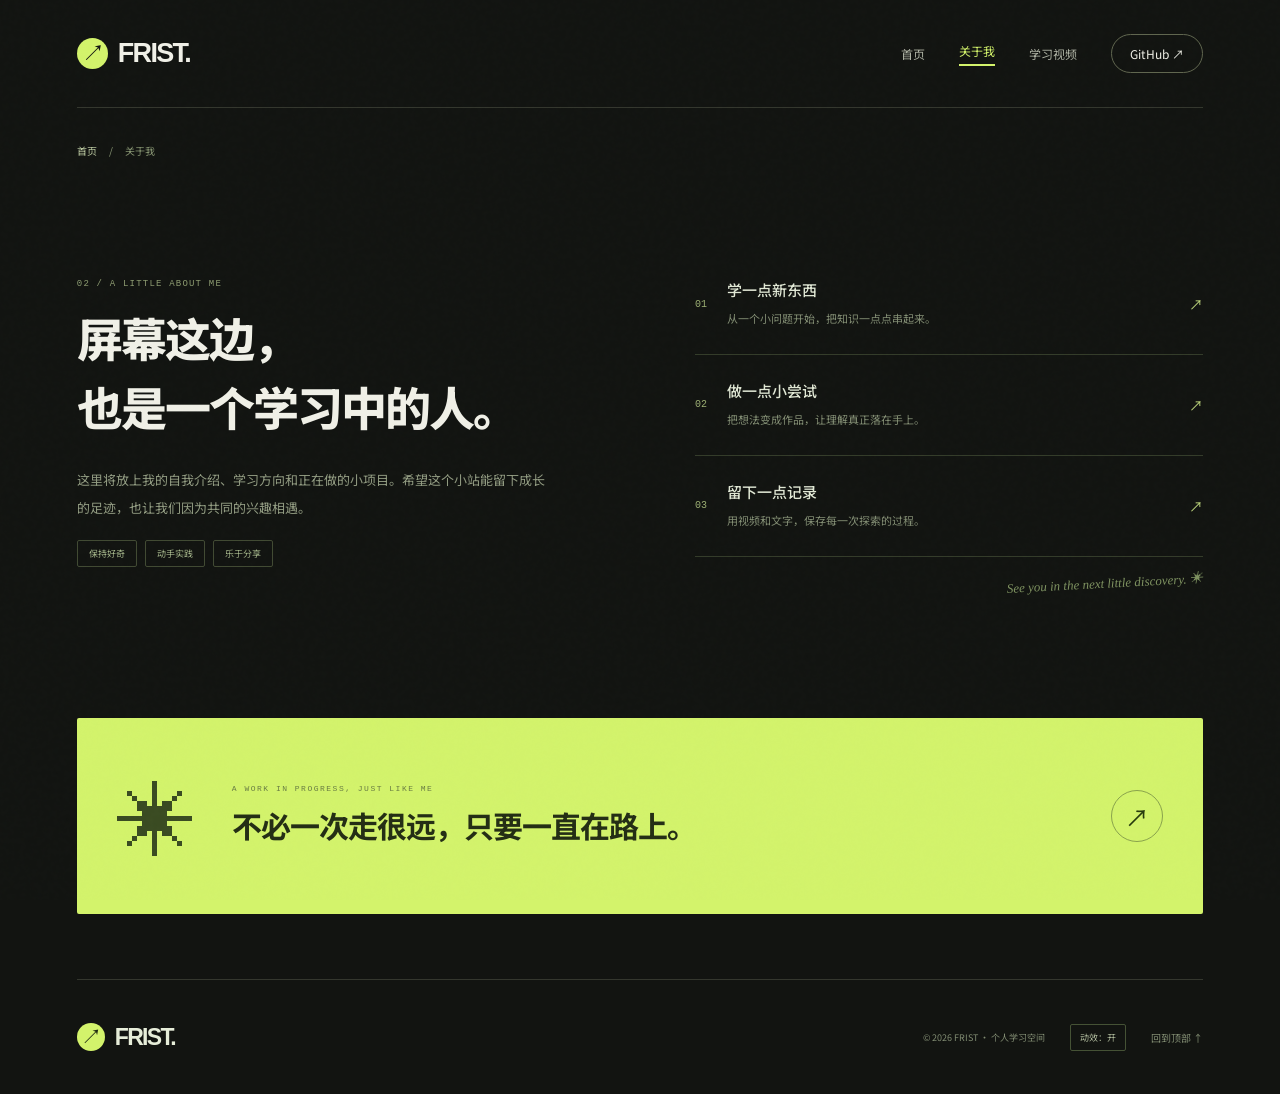
==== about.html @ eccef228 "Separate home, about, and learning videos into independent pages" ====
<!doctype html>
<html lang="zh-CN">
<head>
  <meta charset="UTF-8">
  <meta name="viewport" content="width=device-width, initial-scale=1">
  <meta name="description" content="关于我：学习方向、思考与探索的个人档案。">
  <meta name="theme-color" content="#121411">
  <title>关于我 · FRIST</title>
  <link rel="stylesheet" href="./styles.css">
  <link rel="stylesheet" href="./exhibit.css">
  <script src="./site-content.js" defer></script>
  <script src="./app.js" defer></script>
</head>
<body id="top" data-page="about">
  <div class="reading-progress" aria-hidden="true"></div>
  <a class="skip" href="#main">跳到正文</a>
  <header class="header wrap">
    <a class="brand" href="./index.html" aria-label="回到首页"><span class="brand-icon">↗</span><span data-site-name>FRIST.</span></a>
    <nav aria-label="主导航"><a class="nav-link" href="./index.html">首页</a><a class="nav-link" href="./about.html" aria-current="page">关于我</a><a class="nav-link" href="./videos.html">学习视频</a><a class="nav-pill" id="github-link" href="./about.html">认识一下 <span aria-hidden="true">↗</span></a></nav>
  </header>
  <main id="main">
    <div class="breadcrumb wrap"><a href="./index.html">首页</a><span aria-hidden="true">/</span><span aria-current="page">关于我</span></div>
    <section class="about-section wrap" id="about" aria-labelledby="about-title">
      <div class="about-intro"><p class="eyebrow">02 / A LITTLE ABOUT ME</p><h1 id="about-title">屏幕这边，<br>也是一个学习中的人。</h1><p id="bio">这里将放上我的自我介绍、学习方向和正在做的小项目。希望这个小站能留下成长的足迹，也让我们因为共同的兴趣相遇。</p><div class="tags" id="profile-tags"><span>保持好奇</span><span>动手实践</span><span>乐于分享</span></div></div>
      <div class="about-notes"><div class="about-row"><span class="row-number">01</span><div><h3>学一点新东西</h3><p>从一个小问题开始，把知识一点点串起来。</p></div><span aria-hidden="true">↗</span></div><div class="about-row"><span class="row-number">02</span><div><h3>做一点小尝试</h3><p>把想法变成作品，让理解真正落在手上。</p></div><span aria-hidden="true">↗</span></div><div class="about-row"><span class="row-number">03</span><div><h3>留下一点记录</h3><p>用视频和文字，保存每一次探索的过程。</p></div><span aria-hidden="true">↗</span></div><div class="handwriting">See you in the next little discovery. ✳</div></div>
    </section>
    <section class="closing wrap"><span class="closing-star" aria-hidden="true">✳</span><div><p class="eyebrow">A WORK IN PROGRESS, JUST LIKE ME</p><h2>不必一次走很远，<br class="mobile-break">只要一直在路上。</h2></div><a class="round-link" href="./videos.html" aria-label="返回学习视频">↗</a></section>
  </main>
  <footer class="footer wrap"><a class="brand" href="./index.html"><span class="brand-icon">↗</span><span data-site-name>FRIST.</span></a><span>© <span id="year"></span> <span id="footer-name">FRIST · 个人学习空间</span></span><button id="motion-toggle" class="motion-toggle" aria-pressed="true">动效：开</button><a href="#">回到顶部 ↑</a></footer>
</body>
</html>
---- styles.css ----
@import url('https://fonts.googleapis.com/css2?family=Noto+Sans+SC:wght@400;500;600;700;800;900&display=swap');
:root{--paper:#f8f8f1;--ink:#213c31;--muted:#6e786e;--line:#dce1d5;--green:#315c43;--lime:#dbea9e;--orange:#d56e47}*{box-sizing:border-box}html{scroll-behavior:smooth;scroll-padding-top:30px}body{margin:0;background:var(--paper);color:var(--ink);font-family:'Noto Sans SC','Microsoft YaHei',sans-serif;font-size:14px;-webkit-font-smoothing:antialiased}button,input{font:inherit}a{color:inherit;text-decoration:none}button,a,input{ -webkit-tap-highlight-color:transparent}button{cursor:pointer}button:focus-visible,a:focus-visible,input:focus-visible{outline:3px solid var(--orange);outline-offset:5px}[hidden]{display:none!important}.wrap{max-width:1200px;margin:0 auto;padding-left:44px;padding-right:44px}.header{height:100px;display:flex;align-items:center;justify-content:space-between}.brand{display:flex;align-items:center;gap:10px;font-size:23px;font-weight:800;letter-spacing:-1px}.brand-icon{display:inline-flex;background:var(--ink);color:var(--paper);width:31px;height:35px;align-items:center;justify-content:center;border-radius:4px 10px 4px 4px;font-size:19px;font-weight:500}.brand-dot{color:var(--orange)}nav{display:flex;align-items:center;gap:34px}.nav-link{font-size:13px;color:#526052}.nav-link:hover,.text-link:hover{color:var(--orange)}.nav-pill{border:1px solid var(--ink);border-radius:30px;padding:10px 18px;font-size:12px}.nav-pill span{margin-left:18px}.hero{min-height:550px;display:grid;grid-template-columns:1.1fr 1fr;align-items:center;gap:24px;padding-top:35px;padding-bottom:65px}.eyebrow{font-size:10px;letter-spacing:1.8px;font-weight:600;display:flex;gap:10px;align-items:center;margin:0 0 24px}.status-dot{display:inline-block;width:6px;height:6px;border-radius:50%;background:#7a9d58;flex-shrink:0}h1{font-size:clamp(36px,4.1vw,55px);line-height:1.45;letter-spacing:-2.3px;font-weight:800;margin:0 0 20px}.accent{color:#60813e}.intro{white-space:pre-line;color:var(--muted);line-height:2.1;font-size:14px}.hero-actions{display:flex;gap:26px;align-items:center;margin-top:30px}.button{display:inline-flex;gap:25px;align-items:center;justify-content:center;border:0;border-radius:6px;padding:14px 22px;font-size:13px;font-weight:500}.primary{background:var(--green);color:#fff}.primary:hover{background:#1e402c}.secondary{background:var(--lime);color:var(--ink)}.text-link{font-size:12px}.text-link span{margin-left:9px}.hero-note{font-size:10px;color:#858e7c;margin-top:32px}.hero-note>span{color:var(--orange);font-size:16px;margin-right:6px}.hero-art{height:410px;position:relative}.art-grid{position:absolute;inset:25px 0 15px;background-image:linear-gradient(#78946812 1px,transparent 1px),linear-gradient(90deg,#78946812 1px,transparent 1px);background-size:24px 24px;mask-image:radial-gradient(ellipse,#000 25%,transparent 73%)}.orbit{position:absolute;border:1px dashed #a6b59b66;border-radius:50%;width:340px;height:340px;top:15px;left:56px;transform:rotate(-35deg)}.orbit-two{width:420px;height:220px;top:84px;left:5px}.code-window{position:absolute;width:285px;top:45px;left:26px;background:#244b3c;box-shadow:10px 14px 0 #dde4d0;border-radius:9px;transform:rotate(-7deg);color:#f8f8f1;overflow:hidden}.window-bar{height:33px;border-bottom:1px solid #ffffff22;display:flex;align-items:center;gap:5px;padding:0 12px}.window-bar i{width:5px;height:5px;border-radius:50%;background:#dce9bb}.window-bar i:nth-child(2){background:#c0c9b4}.window-bar i:nth-child(3){background:#839d84}.window-bar>span{font:9px monospace;margin-left:auto;opacity:.5}.code{font:12px/2.3 Consolas,monospace;padding:20px 15px 26px}.muted{opacity:.4;margin-right:10px}.pink{color:#e9bdb6}.yellow{color:#dfebaa}.note-card{position:absolute;right:-5px;top:142px;background:#f0e6c5;width:173px;min-height:180px;padding:29px 20px 15px;transform:rotate(8deg);box-shadow:0 5px 15px #344f3210}.note-tape{position:absolute;top:-10px;left:53px;width:65px;height:23px;background:#d8dfbeaa;transform:rotate(-4deg)}.note-label{font:8px monospace;letter-spacing:1px;color:#8e8b62}.note-card p{font-family:'KaiTi',serif;font-size:23px;line-height:1.6;margin:14px 0 0}.note-doodle{position:absolute;bottom:9px;right:19px;color:#b67e50;font-size:35px}.book{position:absolute;width:244px;height:42px;border-radius:3px 7px 7px 3px;box-shadow:0 4px 0 #213c3112;display:flex;align-items:center;justify-content:space-between;padding:0 20px;font-size:10px;letter-spacing:1px}.book-back{bottom:63px;left:58px;background:#d6e5a1;transform:rotate(-5deg);border-left:12px solid #b7c880}.book-back span{font-size:22px}.book-front{bottom:28px;left:75px;background:#e1e5d4;transform:rotate(2deg);border-left:12px solid #9cae91}.book-front i{font-size:7px;font-style:normal}.art-star{position:absolute}.star-one{right:34px;top:28px;color:var(--orange);font-size:55px;transform:rotate(10deg)}.star-two{left:1px;bottom:69px;font-size:40px;color:#90a473}.art-caption{position:absolute;bottom:-13px;left:100px;display:flex;align-items:center;gap:8px;font-size:9px;letter-spacing:1px;color:#7a8472}.ticker{border-top:1px solid var(--line);border-bottom:1px solid var(--line)}.ticker-inner{display:flex;justify-content:space-between;align-items:center;gap:25px;min-height:62px;font-size:10px;letter-spacing:1px;color:#7e8877}.ticker b{color:#8da560;font-size:21px;font-weight:400}.videos-section{padding-top:78px;padding-bottom:65px}.section-heading{display:flex;align-items:flex-end;justify-content:space-between;gap:20px}.section-heading .eyebrow,.about-section .eyebrow{font-size:9px;color:#7d8f6d;margin-bottom:14px}h2{font-size:30px;line-height:1.5;letter-spacing:-1px;margin:0;font-weight:700}.section-description{color:var(--muted);font-size:12px;margin:14px 0 0;line-height:1.9}.section-side{font-size:10px;color:#88917e;padding-bottom:5px;white-space:nowrap}.library-toolbar{display:flex;justify-content:space-between;align-items:center;gap:20px;margin-top:33px;margin-bottom:20px}.filters{display:flex;gap:6px}.filter{border:0;background:transparent;border-radius:25px;padding:9px 16px;color:var(--muted);font-size:11px;white-space:nowrap}.filter.active{background:var(--ink);color:#fff}.filter:hover:not(.active){background:#e7ebde}.search{display:flex;gap:9px;align-items:center;border:1px solid var(--line);border-radius:30px;padding:8px 14px;background:#ffffff55}.search>span{font-size:22px;line-height:1;color:#71816a}.search input{border:0;background:none;outline:0;color:var(--ink);font-size:10px;width:145px}.preview-note{font-size:10px;color:#8b927d;margin:0 0 18px}.video-grid{display:grid;grid-template-columns:repeat(3,minmax(0,1fr));gap:25px}.video-card{text-align:left;background:transparent;border:0;padding:0;color:var(--ink);min-width:0;border-radius:9px}.video-cover{height:185px;position:relative;border-radius:9px;overflow:hidden;transition:transform .2s}.video-card:hover .video-cover{transform:translateY(-4px)}.code{background:#264e40}.video-cover.code{background-color:#274f41;background-image:linear-gradient(#ffffff07 1px,transparent 1px),linear-gradient(90deg,#ffffff07 1px,transparent 1px);background-size:20px 20px;color:#dfebaa}.video-cover.notes{background:#e6e9ce;color:#4c6641;background-image:repeating-linear-gradient(0deg,transparent,transparent 24px,#8a99631c 25px)}.video-cover.ideas{background:#eee2cb;color:#aa6946;background-image:radial-gradient(#b7a58e55 1px,transparent 1px);background-size:15px 15px}.cover-label{position:absolute;top:20px;left:20px;font:8px monospace;letter-spacing:2px;opacity:.75}.cover-graphic{position:absolute;top:53%;left:50%;transform:translate(-50%,-50%) rotate(-8deg);font:66px Georgia,serif;letter-spacing:-5px}.notes .cover-graphic{border-bottom:2px solid #7e935c;transform:translate(-50%,-50%) rotate(-6deg);padding:0 24px}.ideas .cover-graphic{font-size:95px;font-weight:400}.cover-badge{position:absolute;left:16px;bottom:15px;font-size:9px;border:1px solid currentColor;border-radius:20px;padding:3px 8px;opacity:.8}.cover-arrow{position:absolute;right:15px;bottom:12px;width:27px;height:27px;border-radius:50%;background:#ffffffcc;color:var(--ink);display:grid;place-items:center;font-size:12px}.video-cover img{width:100%;height:100%;object-fit:cover}.card-meta{display:flex;justify-content:space-between;align-items:center;font-size:9px;color:#8b937e;margin:20px 0 12px}.card-meta span:first-child{color:#668250}.video-card h3{font-size:16px;letter-spacing:-.3px;line-height:1.6;margin:0 0 8px}.video-card>p{font-size:11px;color:#818a7c;line-height:1.9;margin:0}.library-foot{border-top:1px solid var(--line);margin-top:37px;padding-top:18px;display:flex;justify-content:space-between;gap:15px;font-size:9px;color:#8b9581}.library-foot .status-dot{width:5px;height:5px;margin-right:6px}.library-foot>span:last-child{letter-spacing:1px;font-size:8px}.about-section{padding-top:54px;padding-bottom:75px;display:grid;grid-template-columns:1fr 1fr;gap:95px;border-top:1px solid var(--line)}.about-intro>p:not(.eyebrow){font-size:12px;color:var(--muted);line-height:2.1;margin:19px 0;max-width:390px}.tags{display:flex;gap:8px}.tags span{border:1px solid var(--line);padding:5px 11px;border-radius:20px;font-size:9px;color:#74826a}.about-notes{padding-top:8px}.about-row{display:flex;align-items:center;gap:20px;padding:21px 0;border-bottom:1px solid var(--line)}.row-number{color:#91a376;font:10px monospace}.about-row h3{font-size:13px;margin:0 0 9px;font-weight:500}.about-row p{font-size:10px;color:#86907f;margin:0;line-height:1.8}.about-row>span:last-child{margin-left:auto;color:#879776}.handwriting{text-align:right;font:italic 13px Georgia,serif;color:#8c9d78;transform:rotate(-3deg);margin-top:27px}.closing{background:#eaf0db;margin:0 auto 55px;max-width:1112px;min-height:155px;border-radius:10px;display:flex;align-items:center;gap:30px;padding:30px 38px}.closing-star{font-size:65px;color:#819d4c}.closing .eyebrow{font-size:8px;letter-spacing:1.5px;margin:0 0 10px;color:#7e925b}.closing h2{font-size:24px}.round-link{display:grid;place-items:center;width:45px;height:45px;border:1px solid #b1c28c;border-radius:50%;font-size:24px;margin-left:auto}.round-link:hover{background:var(--lime)}.mobile-break{display:none}.footer{display:flex;align-items:center;justify-content:space-between;min-height:90px;border-top:1px solid var(--line);font-size:9px;color:#8a9481}.footer .brand{font-size:18px;color:var(--ink)}.footer .brand-icon{width:25px;height:28px;font-size:14px}.footer>a:last-child{font-size:10px}.empty-state{text-align:center;padding:55px 15px;color:var(--muted);border:1px dashed var(--line);border-radius:10px}.empty-state>span{font-size:35px}.empty-state h3{font-size:17px}.empty-state p{font-size:12px;margin-bottom:25px}dialog{border:1px solid var(--line);border-radius:14px;width:min(720px,calc(100% - 32px));max-height:90vh;padding:28px;background:var(--paper);color:var(--ink)}dialog::backdrop{background:#14291fd6;backdrop-filter:blur(4px)}.dialog-top{display:flex;align-items:center;justify-content:space-between}.dialog-top .eyebrow{margin:0;color:var(--muted)}#close-dialog{background:transparent;border:0;font-size:20px;color:var(--ink);padding:5px 10px}dialog h2{font-size:24px;margin:20px 0}#player video{display:block;width:100%;max-height:50vh;background:#000;border-radius:7px}.player-placeholder{padding:60px 20px;text-align:center;font-size:20px;background:#e7eddb;border-radius:8px;color:#6b854d}#dialog-description{color:var(--muted);font-size:13px;line-height:1.9;margin-top:22px}.skip{position:fixed;top:-100px;left:16px;background:var(--ink);color:#fff;padding:12px;z-index:100}.skip:focus{top:10px}
@media(min-width:1400px){.hero{min-height:600px}}@media(max-width:1000px){.wrap{padding-left:28px;padding-right:28px}.hero-art{transform:scale(.85);transform-origin:center}.hero{grid-template-columns:1.05fr 1fr;gap:0}.hero h1{font-size:42px}.hero-actions{gap:15px}.hero .eyebrow{font-size:8px}.hero-art .note-card{right:-15px}.video-cover{height:160px}.video-card h3{font-size:14px}.closing{margin-left:28px;margin-right:28px}.about-section{gap:45px}.ticker-inner{font-size:8px;gap:15px}}
@media(max-width:720px){.wrap{padding-left:22px;padding-right:22px}.header{height:80px}.brand{font-size:21px}nav{gap:18px}.nav-link{font-size:11px}.nav-pill{display:none}.hero{display:flex;flex-direction:column;align-items:stretch;padding-top:32px;padding-bottom:38px}.hero h1{font-size:42px;letter-spacing:-2px}.hero .eyebrow{font-size:7px;letter-spacing:1.3px}.hero-copy{position:relative;z-index:1}.intro{font-size:12px}.hero-actions{gap:22px;margin-top:24px}.button{padding:13px 18px;font-size:12px}.hero-note{margin-top:22px}.hero-art{max-width:420px;width:100%;height:390px;margin:-5px auto -20px;transform:scale(.84);transform-origin:center}.hero-art .note-card{right:-5px}.ticker-inner{min-height:48px;justify-content:center}.ticker-inner>span:nth-of-type(3),.ticker-inner>span:nth-of-type(4),.ticker-inner>b:nth-of-type(2),.ticker-inner>b:nth-of-type(3){display:none}.ticker-inner b{font-size:16px}.videos-section{padding-top:48px;padding-bottom:38px}.section-heading{display:block}h2{font-size:25px}.section-description{font-size:11px}.section-side{display:block;margin-top:13px;font-size:9px}.library-toolbar{align-items:stretch;flex-direction:column;gap:15px;margin-top:20px}.filters{gap:3px;justify-content:space-between}.filter{padding:8px 13px;font-size:10px}.search input{width:100%;font-size:11px}.search{width:100%;padding:9px 14px}.preview-note{font-size:9px;line-height:1.8}.video-grid{grid-template-columns:1fr;gap:28px}.video-cover{height:auto;aspect-ratio:1.85}.cover-graphic{font-size:74px}.video-card h3{font-size:16px}.card-meta{margin-top:15px;margin-bottom:8px}.video-card>p{font-size:11px}.library-foot{margin-top:28px}.library-foot>span:last-child{display:none}.about-section{grid-template-columns:1fr;gap:24px;padding-top:38px;padding-bottom:45px}.about-intro>p:not(.eyebrow){max-width:none}.about-notes{padding-top:0}.about-row{padding:19px 0}.closing{margin:0 22px 35px;padding:25px 20px;gap:16px;min-height:140px}.closing-star{font-size:40px}.closing h2{font-size:18px;line-height:1.7}.closing .eyebrow{font-size:6px;letter-spacing:1px}.mobile-break{display:block}.round-link{flex-shrink:0;width:32px;height:32px;font-size:19px}.footer{flex-wrap:wrap;gap:18px;padding-top:23px;padding-bottom:23px}.footer>span{order:3;width:100%;font-size:8px}.footer>a:last-child{margin-left:auto}dialog{padding:20px}dialog h2{font-size:21px}.player-placeholder{font-size:17px;padding:50px 10px}}
@media(prefers-reduced-motion:reduce){html{scroll-behavior:auto}*{transition:none!important}}
---- exhibit.css ----
/* Exhibition art direction. Layout primitives and fallbacks live in styles.css. */
:root{--paper:#121411;--ink:#f0f0e7;--muted:#a1a69a;--line:#34372e;--green:#d3f36b;--lime:#d3f36b;--orange:#d3f36b;--ease:cubic-bezier(.22,1,.36,1)}
body{overflow-x:clip}body:before{content:'';position:fixed;inset:0;pointer-events:none;z-index:10;opacity:.025;background-image:url("data:image/svg+xml,%3Csvg viewBox='0 0 180 180' xmlns='http://www.w3.org/2000/svg'%3E%3Cfilter id='n'%3E%3CfeTurbulence type='fractalNoise' baseFrequency='.9' numOctaves='3' stitchTiles='stitch'/%3E%3C/filter%3E%3Crect width='100%25' height='100%25' opacity='.6' filter='url(%23n)'/%3E%3C/svg%3E")}.wrap{max-width:1440px;padding-left:6%;padding-right:6%}.reading-progress{position:fixed;top:0;left:0;width:100%;height:3px;background:var(--lime);z-index:30;transform-origin:left;transform:scaleX(var(--progress,0))}.header{height:108px;border-bottom:1px solid var(--line);margin-left:6%;margin-right:6%;padding-left:0;padding-right:0}.brand{font-family:Arial,'Microsoft YaHei',sans-serif;font-weight:800;font-size:27px;letter-spacing:-1.7px}.brand-icon{background:var(--lime);color:#121411;border-radius:50%;width:31px;height:31px;font-size:23px;font-weight:400}.nav-link{color:#aeb3a4;font-size:12px}.nav-pill{color:var(--ink);border-color:#60664f}.nav-pill:hover{color:#121411;background:var(--lime);border-color:var(--lime)}.hero{min-height:700px;grid-template-columns:1.14fr 1fr;gap:45px;padding-top:70px;padding-bottom:65px}.hero-copy{position:relative;z-index:1}.eyebrow{font-family:Consolas,monospace;letter-spacing:1.2px;font-size:10px;font-weight:400;color:#b6bca9}.hero .eyebrow{margin-bottom:35px}.status-dot{background:var(--lime);box-shadow:0 0 12px #d3f33544}.hero h1{font-size:clamp(45px,5.6vw,82px);font-weight:800;line-height:1.29;letter-spacing:-4px;margin-bottom:28px;position:relative;white-space:nowrap}.accent{color:var(--lime)}.title-star{font-size:30px;color:var(--lime);position:relative;display:inline-block;vertical-align:top;margin-left:12px;animation:star-turn 18s linear infinite}.intro{font-size:13px;line-height:2.1;color:#9da58e;max-width:400px}.hero-actions{margin-top:35px;gap:30px}.button{border-radius:2px;font-weight:600;padding:17px 23px;transition:background .2s,transform .3s var(--ease)}.primary{color:#1b2212;background:var(--lime)}.primary:hover{background:#e3ff91;transform:translateY(-3px)}.text-link{color:#d3d8c8;font-size:11px}.text-link:hover{color:var(--lime)}.hero-note{color:#7e866e;display:flex;align-items:center;gap:10px;font-size:8px;letter-spacing:1px;margin-top:58px}.hero-note>span{color:var(--lime);font-size:13px;margin-right:0}.hero-note .note-line{width:35px;height:1px;background:#4d5440}.hero-art{height:460px;transform:none;perspective:1000px;border:1px solid #343a29;background:radial-gradient(ellipse at 50% 50%,#354b211f,transparent 70%);border-radius:4px;position:relative;isolation:isolate}.hero-art:before{content:'';position:absolute;inset:0;background:linear-gradient(90deg,transparent 49.8%,#4651353b 50%,transparent 50.2%),linear-gradient(transparent 49.8%,#4651353b 50%,transparent 50.2%)}.art-coordinate{font:8px Consolas,monospace;letter-spacing:1.2px;color:#788263;position:absolute;left:22px;top:24px}.orbit-stage{position:absolute;inset:35px 20px 50px;display:grid;place-items:center;perspective:800px;transform:rotateX(var(--tilt-x,0deg)) rotateY(var(--tilt-y,0deg));transition:transform .6s var(--ease)}.orbit-object{position:relative;width:260px;height:260px;transform-style:preserve-3d;animation:orbit-rotate 32s linear infinite}.orbit-ring{position:absolute;inset:0;border:1px solid #d3f36b99;border-radius:50%;transform-style:preserve-3d}.ring-a{transform:rotateY(0deg)}.ring-b{transform:rotateY(36deg)}.ring-c{transform:rotateY(72deg)}.ring-d{transform:rotateY(108deg)}.ring-e{transform:rotateY(144deg)}.orbit-ring:after{content:'';position:absolute;inset:60px -1px;border-radius:50%;border:1px solid #d3f36b66;transform:rotateX(80deg)}.orbit-core{position:absolute;inset:0;display:grid;place-items:center;font:140px Georgia,serif;color:var(--lime);text-shadow:0 0 45px #c7ef5333;transform:rotateY(-20deg)}.orbit-satellite{position:absolute;width:12px;height:12px;top:13px;left:57px;border-radius:50%;background:var(--lime);box-shadow:0 0 20px #d3f36b66;transform:translateZ(40px)}.art-cross{position:absolute;color:#7c8d56;font:20px monospace}.cross-one{top:-12px;right:-7px}.cross-two{bottom:-10px;left:-7px}.art-bottom{position:absolute;bottom:28px;left:23px;right:23px;display:flex;justify-content:space-between;align-items:flex-end}.art-bottom>span:first-child{font:8px/1.8 Consolas,monospace;color:#8d9977;letter-spacing:1px}.art-index{font:45px/1 Georgia,serif;color:#829b50}.hero-art .art-caption{left:50%;transform:translateX(-50%);bottom:-7px;background:var(--paper);padding:0 10px;white-space:nowrap;font:7px monospace;letter-spacing:1px;color:#a4af8e}.ticker{background:var(--lime);border:0;color:#1a2111;overflow:hidden}.ticker-inner{color:#293615;min-height:66px;font:10px Consolas,monospace;letter-spacing:2px}.ticker b{color:#293615;animation:star-turn 18s linear infinite;font-size:24px}.videos-section{padding-top:100px;padding-bottom:80px;background:#f1f0e8;color:#22281b;max-width:none}.section-heading .eyebrow{color:#777c66;font-size:9px;margin-bottom:20px}.section-heading h2{font-size:clamp(26px,3vw,42px);letter-spacing:-1.7px}.videos-section .accent{color:#708e29}.section-description{color:#777d6a;font-size:12px;margin-top:20px}.section-side{color:#6f785d;font:9px Consolas,monospace}.library-toolbar{margin-top:45px;margin-bottom:23px}.filter{color:#6c735f;font-size:11px;border-radius:2px;padding:10px 19px}.filter.active{background:#252e1d;color:#eef1e5}.filter:hover:not(.active){background:#e1e5d5}.search{border-color:#ccd1bd;border-radius:2px;background:transparent;padding:9px 14px}.search input{color:#25301a;font-size:11px;width:180px}.search input:focus-visible{outline-offset:2px}.preview-note{color:#7a816a;font-size:10px;margin-bottom:23px}.video-grid{gap:28px}.video-card{color:#242d1b;transition:transform .5s var(--ease);border-radius:2px}.video-cover{height:auto;aspect-ratio:1.55;border-radius:2px;transition:transform .5s var(--ease),box-shadow .5s;transform-origin:center}.video-card:hover .video-cover{transform:perspective(800px) rotateX(var(--card-x,0deg)) rotateY(var(--card-y,0deg)) translateY(-5px);box-shadow:0 15px 24px #18240b18}.video-cover.code{background-color:#303a28;background-image:linear-gradient(#c2db8d10 1px,transparent 1px),linear-gradient(90deg,#c2db8d10 1px,transparent 1px);color:#d6ed9f;font-family:inherit;padding:0;line-height:normal}.video-cover.notes{background-color:#d7dfc0;color:#455c25}.video-cover.ideas{background-color:#c2c3ed;color:#53538c;background-image:radial-gradient(#54508033 1px,transparent 1px)}.cover-label{font-size:9px;left:22px;top:23px;letter-spacing:1px}.cover-graphic{font-size:90px;letter-spacing:-5px}.ideas .cover-graphic{font-size:125px}.cover-badge{font-size:8px;border-radius:2px;bottom:19px;left:20px}.cover-arrow{border-radius:50%;right:19px;bottom:16px;width:34px;height:34px;background:#f1f0e8e6;color:#303b21;transition:transform .3s}.video-card:hover .cover-arrow{transform:rotate(-35deg)}.card-meta{margin-top:21px;font-size:9px;color:#878c7b}.card-meta span:first-child{color:#637c36}.video-card h3{font-size:17px;letter-spacing:-.5px}.video-card>p{color:#7c826e;font-size:11px;line-height:1.9}.library-foot{border-color:#d4d8c9;margin-top:40px;color:#757e63}.library-foot .status-dot{background:#759234;box-shadow:none}.empty-state{border-color:#bdc7a7;color:#6b7755}.secondary{color:#273218}.about-section{padding-top:90px;padding-bottom:95px;border:0;gap:110px}.about-section .eyebrow{color:#8d9c71}.about-intro h2{font-size:36px;letter-spacing:-1.5px}.about-intro>p:not(.eyebrow){font-size:12px;color:#929c82}.tags span{border-color:#414a33;color:#a4b58a;border-radius:2px;padding:6px 11px}.about-row{border-color:#343c2a;padding:25px 0}.row-number{color:#9caf73}.about-row h3{font-size:15px;color:#e1e8d5}.about-row p{color:#828d73;font-size:11px}.about-row>span:last-child{color:#bcd47b}.handwriting{color:#7e9260}.closing{margin-left:6%;margin-right:6%;max-width:none;border-radius:2px;background:var(--lime);color:#242e15;padding:40px;min-height:185px;gap:35px;margin-bottom:65px}.closing-star{color:#3a4b22;font-size:80px;animation:star-turn 25s linear infinite}.closing .eyebrow{color:#697d43;font-size:8px}.closing h2{font-size:30px;font-weight:700}.round-link{border-color:#8aa34c;color:#263b0d;width:52px;height:52px}.round-link:hover{background:#bddb5d}.footer{min-height:115px;margin-left:6%;margin-right:6%;padding-left:0;padding-right:0;gap:25px;color:#828d73}.footer .brand{color:#e6edd9;font-size:23px}.footer .brand-icon{background:var(--lime);color:#1f2a12;width:28px;height:28px;font-size:21px}.footer>span{margin-left:auto;font-size:9px}.motion-toggle{background:transparent;color:#aeb99b;border:1px solid #455235;border-radius:2px;padding:6px 9px;font-size:9px;white-space:nowrap}dialog{background:#f1f0e8;color:#25321a;border-color:#7c8f59;border-radius:3px}dialog .eyebrow{color:#7b8864}#close-dialog{color:#374a1e}#dialog-description{color:#6a7856}.player-placeholder{border-radius:2px;background:#e0e7ce;color:#6b7e46}.skip{background:var(--lime);color:#22320e}.reveal{opacity:1;transform:none}.motion-enabled .reveal.pending{opacity:0;transform:translateY(26px)}.motion-enabled .reveal{transition:opacity .8s var(--ease),transform .8s var(--ease)}.motion-off *, .motion-off *:before,.motion-off *:after{animation:none!important;transition:none!important;scroll-behavior:auto!important}.motion-off .reveal.pending{opacity:1;transform:none}
@keyframes orbit-rotate{from{transform:rotateX(-18deg) rotateY(0deg) rotateZ(-18deg)}to{transform:rotateX(-18deg) rotateY(360deg) rotateZ(-18deg)}}@keyframes star-turn{to{transform:rotate(360deg)}}
@media(min-width:1440px){.header,.footer{max-width:1267px;margin-left:auto;margin-right:auto}.hero{min-height:760px}.hero h1{font-size:82px}.videos-section{padding-left:max(6%,calc((100vw - 1267px)/2));padding-right:max(6%,calc((100vw - 1267px)/2))}.closing{max-width:1267px;margin-left:auto;margin-right:auto}}
@media(max-width:1100px){.hero{gap:30px;min-height:650px}.hero-art{height:400px}.hero h1{font-size:clamp(40px,5.7vw,66px)}.orbit-object{width:215px;height:215px}.orbit-core{font-size:115px}.hero-actions{gap:18px}.hero-actions .button{padding:15px 18px;font-size:11px}.title-star{font-size:20px}.hero-note{font-size:7px}.art-coordinate{font-size:6px}.about-section{gap:55px}.about-intro h2{font-size:29px}}
@media(max-width:720px){.wrap{padding-left:7%;padding-right:7%}.header{margin-left:7%;margin-right:7%;padding-left:0;padding-right:0;height:80px}.brand{font-size:24px}.hero{padding-top:48px;padding-bottom:45px;gap:38px;min-height:0}.hero h1{font-size:clamp(37px,9.5vw,64px);letter-spacing:-2px;margin-bottom:22px;white-space:normal}.title-star{font-size:22px;margin-left:5px}.hero .eyebrow{font-size:7px;margin-bottom:27px;letter-spacing:.8px}.intro{font-size:12px}.hero-actions{gap:20px;flex-wrap:wrap}.hero-actions .button{font-size:11px;padding:15px 17px;white-space:nowrap}.hero-actions .text-link{font-size:10px;white-space:nowrap}.hero-note{margin-top:31px;letter-spacing:.5px;font-size:7px;gap:7px}.hero-note .note-line{width:15px}.hero-art{width:100%;height:330px;transform:none;margin:0;max-width:none}.art-coordinate{font-size:7px}.orbit-object{width:210px;height:210px}.orbit-core{font-size:110px}.orbit-stage{inset:30px 0 45px}.art-bottom{bottom:22px;left:18px;right:18px}.art-bottom>span:first-child{font-size:6px}.art-index{font-size:33px}.hero-art .art-caption{font-size:6px;padding:0 7px;letter-spacing:.6px}.ticker-inner{min-height:50px;font-size:7px;letter-spacing:.6px;gap:14px}.ticker-inner b{font-size:20px}.videos-section{padding-top:50px;padding-bottom:45px}.section-heading h2{font-size:clamp(23px,5.7vw,35px);letter-spacing:-1px}.section-heading .eyebrow{font-size:8px;margin-bottom:17px}.section-description{font-size:11px;margin-top:15px}.section-side{font-size:8px;margin-top:17px}.library-toolbar{margin-top:25px;gap:15px}.filter{padding:9px 11px;font-size:9px}.search input{width:100%;font-size:10px}.preview-note{font-size:9px}.video-grid{gap:28px}.video-cover{aspect-ratio:1.65}.video-card h3{font-size:17px}.cover-label{font-size:9px}.cover-graphic{font-size:85px}.ideas .cover-graphic{font-size:115px}.about-section{padding-top:50px;padding-bottom:50px;gap:25px}.about-intro h2{font-size:29px}.about-intro>p:not(.eyebrow){font-size:12px}.about-row h3{font-size:14px}.about-row p{font-size:10px}.about-row{padding:22px 0}.closing{margin-left:7%;margin-right:7%;margin-bottom:40px;padding:28px 20px;gap:15px;min-height:150px}.closing-star{font-size:40px}.closing h2{font-size:18px}.closing .eyebrow{font-size:5px;letter-spacing:.6px}.round-link{width:32px;height:32px;font-size:19px}.footer{margin-left:7%;margin-right:7%;padding-left:0;padding-right:0;min-height:100px;gap:18px}.footer>span{margin-left:0;order:4}.footer>a:last-child{margin-left:0;font-size:9px}.footer .brand{font-size:21px}.motion-toggle{margin-left:auto;font-size:8px}dialog h2{font-size:21px}}
@media(max-width:360px){.hero-art{height:290px}.orbit-object{width:175px;height:175px}.orbit-core{font-size:95px}.hero h1{font-size:36px}.hero-actions{gap:16px}.hero-actions .button{padding:14px}.hero-note{font-size:6px}.closing{padding:22px 13px;gap:10px}.closing-star{font-size:30px}.closing h2{font-size:16px}.round-link{width:27px;height:27px}.filter{padding:9px}.closing .eyebrow{font-size:5px}}
@media(prefers-reduced-motion:reduce){*,*:before,*:after{animation:none!important;transition:none!important}.motion-enabled .reveal.pending{opacity:1;transform:none}.orbit-object{transform:rotateX(-18deg) rotateY(35deg) rotateZ(-18deg)}}

/* Independent pages share the established exhibition design. */
.nav-link[aria-current="page"]{color:var(--lime)}
.nav-link[aria-current="page"]:after{content:'';display:block;height:2px;background:var(--lime);margin-top:5px}
.home-portals{display:grid;grid-template-columns:1fr 1fr;gap:35px;padding-top:65px;padding-bottom:70px}
.portal{display:flex;flex-direction:column;justify-content:space-between;gap:30px;padding:27px 0;border-top:1px solid #4c573b;transition:border-color .3s,color .3s}
.portal-index{font:9px Consolas,monospace;letter-spacing:1.5px;color:#8b9b71}
.portal h2{display:flex;align-items:center;justify-content:space-between;font-size:30px;letter-spacing:-1px;font-weight:600}
.portal h2 span{font-size:28px;color:var(--lime);transition:transform .3s}
.portal p{font-size:12px;color:#939f81;line-height:1.9;margin-bottom:0}
.portal:hover{border-color:var(--lime)}.portal:hover h2 span{transform:translate(4px,-4px)}
.breadcrumb{display:flex;gap:12px;align-items:center;padding-top:35px;padding-bottom:0;font-size:10px;color:#879572}
.breadcrumb a{color:#bdcba2}.breadcrumb a:hover{color:var(--lime)}
body[data-page="about"] .about-section{padding-top:65px;min-height:560px;align-items:center}
body[data-page="about"] .about-intro h1{font-size:clamp(30px,3.6vw,50px);line-height:1.5;letter-spacing:-2px;margin:0 0 25px}
body[data-page="about"] .about-intro>p:not(.eyebrow){font-size:13px;max-width:475px}
body[data-page="videos"]{background:#f1f0e8}
body[data-page="videos"] .header,body[data-page="videos"] .footer{background:#121411}
body[data-page="videos"] .header{margin:0;max-width:none;padding-left:6%;padding-right:6%}
body[data-page="videos"] .footer{margin:0;max-width:none;padding-left:6%;padding-right:6%}
body[data-page="videos"] .breadcrumb{color:#848d75}
body[data-page="videos"] .breadcrumb a{color:#4d6036}
body[data-page="videos"] .videos-section{padding-top:45px;min-height:calc(100vh - 273px)}
body[data-page="videos"] .section-heading h1{font-size:clamp(30px,3.6vw,50px);line-height:1.5;letter-spacing:-2px;margin:0;color:#22281b}
@media(max-width:720px){nav{gap:17px}.nav-link{font-size:10px}.home-portals{grid-template-columns:1fr;gap:15px;padding-top:35px;padding-bottom:45px}.portal{gap:20px;padding:23px 0}.portal h2{font-size:25px}.portal p{font-size:11px}.breadcrumb{padding-top:25px;font-size:9px}body[data-page="about"] .about-section{padding-top:40px;min-height:0;gap:30px}body[data-page="about"] .about-intro h1{font-size:30px;letter-spacing:-1px}body[data-page="videos"] .header,body[data-page="videos"] .footer{padding-left:7%;padding-right:7%}body[data-page="videos"] .videos-section{padding-top:35px;min-height:calc(100vh - 235px)}body[data-page="videos"] .section-heading h1{font-size:27px;letter-spacing:-1px}}
@media(min-width:1440px){body[data-page="videos"] .header,body[data-page="videos"] .footer{padding-left:max(6%,calc((100vw - 1267px)/2));padding-right:max(6%,calc((100vw - 1267px)/2))}}
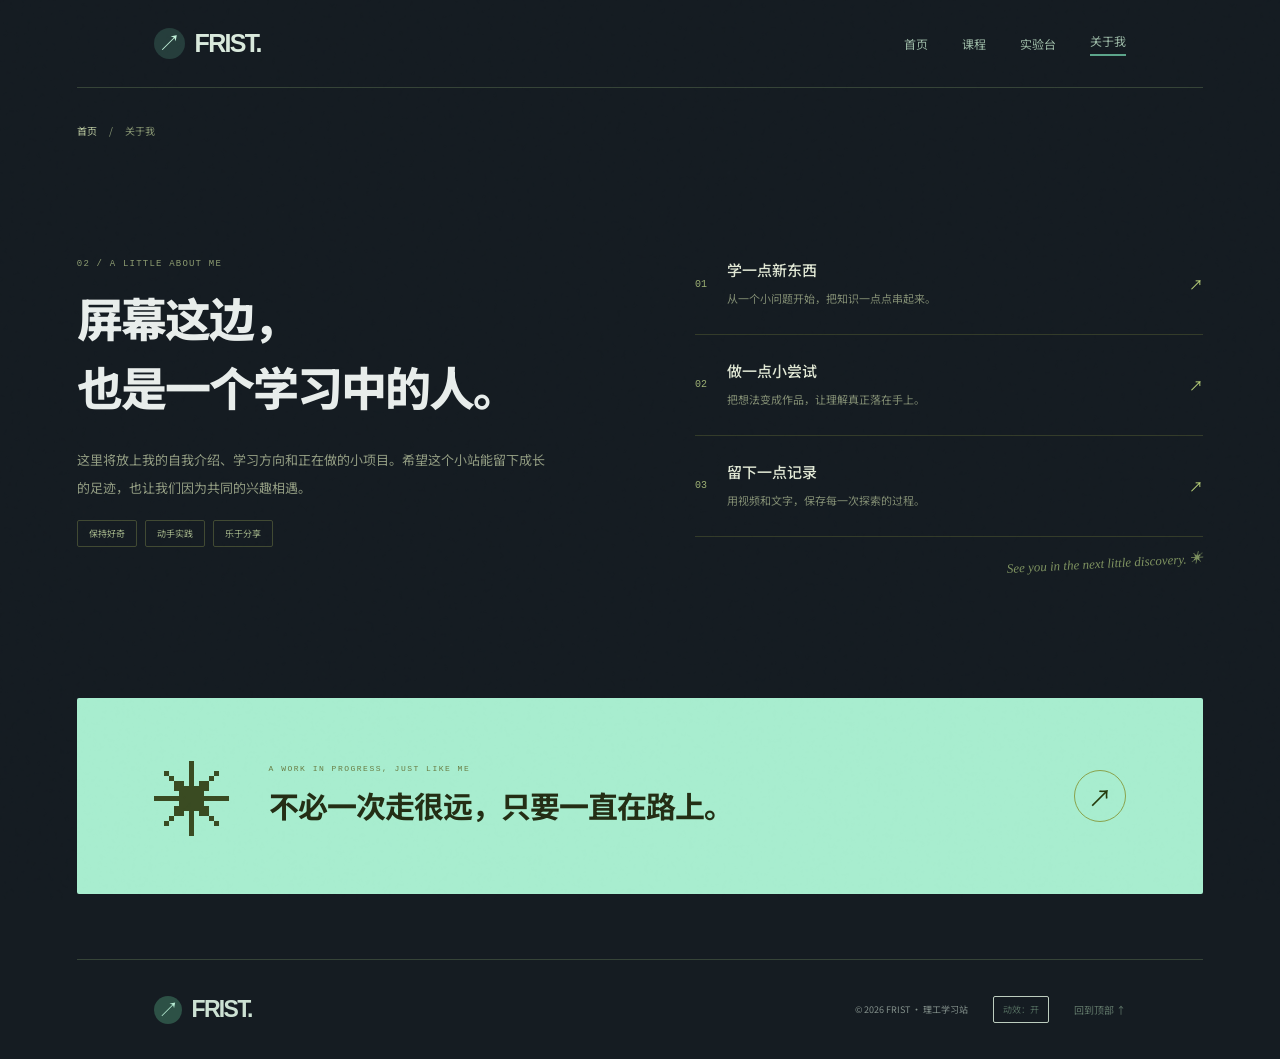
==== commit 87f5ac5e: "Build Chinese STEM learning hub with six course guides and interactive math and circuit experiments" ====
--- a/about.html
+++ b/about.html
@@ -10,13 +10,13 @@
   <link rel="stylesheet" href="./exhibit.css">
   <script src="./site-content.js" defer></script>
   <script src="./app.js" defer></script>
-</head>
+<link rel="stylesheet" href="./learning.css"></head>
 <body id="top" data-page="about">
   <div class="reading-progress" aria-hidden="true"></div>
   <a class="skip" href="#main">跳到正文</a>
   <header class="header wrap">
     <a class="brand" href="./index.html" aria-label="回到首页"><span class="brand-icon">↗</span><span data-site-name>FRIST.</span></a>
-    <nav aria-label="主导航"><a class="nav-link" href="./index.html">首页</a><a class="nav-link" href="./about.html" aria-current="page">关于我</a><a class="nav-link" href="./videos.html">学习视频</a><a class="nav-pill" id="github-link" href="./about.html">认识一下 <span aria-hidden="true">↗</span></a></nav>
+    <nav aria-label="主导航"><a class="nav-link" href="./index.html">首页</a><a class="nav-link" href="./courses.html">课程</a><a class="nav-link" href="./lab.html">实验台</a><a class="nav-link" href="./about.html" aria-current="page">关于我</a></nav>
   </header>
   <main id="main">
     <div class="breadcrumb wrap"><a href="./index.html">首页</a><span aria-hidden="true">/</span><span aria-current="page">关于我</span></div>
@@ -24,7 +24,7 @@
       <div class="about-intro"><p class="eyebrow">02 / A LITTLE ABOUT ME</p><h1 id="about-title">屏幕这边，<br>也是一个学习中的人。</h1><p id="bio">这里将放上我的自我介绍、学习方向和正在做的小项目。希望这个小站能留下成长的足迹，也让我们因为共同的兴趣相遇。</p><div class="tags" id="profile-tags"><span>保持好奇</span><span>动手实践</span><span>乐于分享</span></div></div>
       <div class="about-notes"><div class="about-row"><span class="row-number">01</span><div><h3>学一点新东西</h3><p>从一个小问题开始，把知识一点点串起来。</p></div><span aria-hidden="true">↗</span></div><div class="about-row"><span class="row-number">02</span><div><h3>做一点小尝试</h3><p>把想法变成作品，让理解真正落在手上。</p></div><span aria-hidden="true">↗</span></div><div class="about-row"><span class="row-number">03</span><div><h3>留下一点记录</h3><p>用视频和文字，保存每一次探索的过程。</p></div><span aria-hidden="true">↗</span></div><div class="handwriting">See you in the next little discovery. ✳</div></div>
     </section>
-    <section class="closing wrap"><span class="closing-star" aria-hidden="true">✳</span><div><p class="eyebrow">A WORK IN PROGRESS, JUST LIKE ME</p><h2>不必一次走很远，<br class="mobile-break">只要一直在路上。</h2></div><a class="round-link" href="./videos.html" aria-label="返回学习视频">↗</a></section>
+    <section class="closing wrap"><span class="closing-star" aria-hidden="true">✳</span><div><p class="eyebrow">A WORK IN PROGRESS, JUST LIKE ME</p><h2>不必一次走很远，<br class="mobile-break">只要一直在路上。</h2></div><a class="round-link" href="./courses.html" aria-label="探索课程">↗</a></section>
   </main>
   <footer class="footer wrap"><a class="brand" href="./index.html"><span class="brand-icon">↗</span><span data-site-name>FRIST.</span></a><span>© <span id="year"></span> <span id="footer-name">FRIST · 个人学习空间</span></span><button id="motion-toggle" class="motion-toggle" aria-pressed="true">动效：开</button><a href="#">回到顶部 ↑</a></footer>
 </body>
--- a/learning.css
+++ b/learning.css
@@ -0,0 +1,8 @@
+:root{--paper:#f3f5f4;--ink:#23323b;--muted:#75818a;--line:#dae2e3;--lime:#a8edcf;--green:#284d43;--orange:#bc9868;--accent-color:#26836c}
+body{background:#f3f5f4;color:#253640}body:before{opacity:.015}body[data-page="about"]{background:#151c22;color:#e8edeb}.wrap{max-width:1440px;padding-left:6%;padding-right:6%}.header{background:#f3f5f4;color:#253640;border-bottom:1px solid #dce4e4;height:88px}.header .brand{font-size:25px;color:#253640}.brand-icon{background:#263e3c;color:#c1f0d9}.nav-link{color:#748087;font-size:12px}.nav-link:hover,.nav-link[aria-current="page"]{color:#245f51}.nav-link[aria-current="page"]:after{background:#5ca58b}.nav-pill{color:#394c48;border-color:#a2b7ac}.footer{background:transparent;color:#84918c;border-color:#d8e2dd;min-height:100px}.footer .brand{color:#324b40}.footer .brand-icon{background:#2d5146;color:#b8eed5}.motion-toggle{color:#526b5e;border-color:#bdcdbf}.footer>a:last-child{color:#62796b}.reading-progress{background:#68a894}.section-kicker{font:10px/1.6 'Microsoft YaHei',sans-serif;letter-spacing:1.5px;color:#7e928c;display:flex;align-items:center;gap:9px;margin-bottom:16px}.live-dot{width:6px;height:6px;border-radius:50%;background:#6aab8f}.study-primary{background:#284b41;color:#e4f6ed;border-radius:5px;padding:14px 20px;font-size:12px}.study-primary:hover{background:#386754;transform:translateY(-2px)}.study-outline{background:transparent;border:1px solid #a9bdb4;color:#3c6252;border-radius:5px;padding:13px 20px;font-size:12px}.study-outline:hover{background:#dce9e1}.learn-hero{display:grid;grid-template-columns:1.06fr 1fr;gap:65px;padding-top:70px;padding-bottom:65px;align-items:center}.learn-hero h1{font-size:clamp(35px,4.1vw,59px);letter-spacing:-2.8px;line-height:1.45;font-weight:800;margin:0 0 22px}.learn-hero h1>span{color:#4b8b77}.learn-hero>div>p{font-size:13px;line-height:2.2;color:#7a8886;margin:0}.hero-actions{gap:12px;margin-top:28px}.hero-facts{display:flex;gap:30px;margin-top:32px}.hero-facts span{display:flex;gap:8px;align-items:center;font-size:9px;color:#80938a}.hero-facts b{font:22px Georgia,serif;color:#49695a}.hero-scene{min-width:0;background:#17252b;border-radius:15px;overflow:hidden;box-shadow:0 18px 50px #1e3f3312;transform:rotate(1deg)}.scene-top,.scene-bottom{display:flex;justify-content:space-between;align-items:center;gap:10px;padding:19px 22px;color:#a0b8b4;font-size:10px}.scene-top{border-bottom:1px solid #ffffff0c}.live-pill{border:1px solid #5b8d7e77;color:#9ecfb9;border-radius:20px;padding:3px 9px;font-size:8px}.scene-bottom{border-top:1px solid #ffffff0c}.scene-bottom>span{font:13px Georgia,serif;color:#b7e6d4}.scene-bottom a{color:#94bda9;font-size:9px}#home-surface{display:block;width:100%;height:310px;cursor:grab;touch-action:pan-y}canvas:active{cursor:grabbing}.study-section{padding-top:55px;padding-bottom:60px}.study-heading{display:flex;justify-content:space-between;align-items:flex-end;gap:20px;margin-bottom:30px}.study-heading h2,.lab-invite h2,.course-extras h2{font-size:30px;letter-spacing:-1px;margin:0;line-height:1.5}.study-heading p{font-size:12px;color:#84918c;margin:12px 0 0;line-height:1.9}.small-link{font-size:11px;color:#55806d;white-space:nowrap}.small-link:hover{color:#1f6246}.course-grid{display:grid;grid-template-columns:repeat(3,minmax(0,1fr));gap:20px}.mint{--tile:#e2ede5;--tile-accent:#608b75}.blue{--tile:#e3eaf6;--tile-accent:#6885b7}.purple{--tile:#ebe5f4;--tile-accent:#9174b3}.peach{--tile:#f4e7dc;--tile-accent:#ba8c66}.yellow{--tile:#eeecd7;--tile-accent:#a89a51}.rose{--tile:#f2e3e6;--tile-accent:#b97e90}.course-card{position:relative;display:flex;flex-direction:column;min-width:0;background:var(--tile);padding:24px 25px 19px;border:1px solid #ffffff88;border-radius:10px;transition:transform .25s,box-shadow .25s;overflow:hidden}.course-card:hover{transform:translateY(-5px);box-shadow:0 10px 25px #293d2c0b}.course-card-top{display:flex;justify-content:space-between;font-size:9px;color:var(--tile-accent)}.course-card-top>span:last-child{font-size:19px;line-height:1}.course-symbol{align-self:flex-end;height:70px;font:52px/1.3 Georgia,serif;color:var(--tile-accent);opacity:.7;letter-spacing:-6px;margin-right:10px;transform:rotate(-8deg)}.course-code{font:8px Consolas,monospace;letter-spacing:1.3px;color:var(--tile-accent)}.course-card h3{font-size:21px;letter-spacing:-.8px;font-weight:600;margin:10px 0 9px}.course-card>p{font-size:10px;color:#7b8681;line-height:1.9;margin:0 0 23px;flex:1}.course-card-bottom{display:flex;justify-content:space-between;gap:10px;font-size:8px;color:#8c9990;border-top:1px solid #ffffff88;padding-top:14px}.card-progress{position:absolute;bottom:0;left:0;height:3px;width:var(--done);background:var(--tile-accent)}.lab-invite{margin:35px 6% 15px;padding:42px;max-width:none;border-radius:15px;background:#e3eae6;display:grid;grid-template-columns:1fr 1fr;gap:65px;align-items:center}.lab-invite>div>p{font-size:12px;line-height:2.1;color:#819087;margin:17px 0 22px}.lab-preview-list>a{display:flex;gap:16px;align-items:center;border-bottom:1px solid #ccd9cf;padding:20px 0}.lab-preview-list>a:last-child{border:0}.mini-icon{width:45px;height:45px;display:grid;place-items:center;background:var(--tile);color:var(--tile-accent);border-radius:8px;font:24px Georgia,serif}.lab-preview-list b{font-size:13px;font-weight:500}.lab-preview-list p{font-size:10px;color:#87978b;margin:6px 0 0}.lab-preview-list>a>span:last-child{margin-left:auto;color:#688d77}.subtle{font-size:10px;color:#8c9b92;line-height:1.9}.method-grid{display:grid;grid-template-columns:repeat(3,1fr);gap:35px}.method-grid>div{padding-top:23px;border-top:1px solid #d6e1d9}.method-grid>div>span{font:11px Consolas,monospace;color:#8ba48f}.method-grid h3{font-size:17px;margin:17px 0 12px;font-weight:600}.method-grid p{font-size:11px;color:#89978e;line-height:2;margin:0}.page-intro{padding-top:70px;padding-bottom:20px}.page-intro h1{font-size:44px;line-height:1.5;letter-spacing:-2px;margin-bottom:20px}.page-intro h1>span{color:#568b77}.page-intro>p{font-size:13px;color:#84968b}.catalog-section{padding-top:20px;min-height:65vh}.catalog-tools{display:flex;justify-content:space-between;gap:20px;margin-bottom:30px;align-items:center}.course-filters{display:flex;gap:6px}.course-filters button{border:0;background:transparent;color:#7d8b82;font-size:10px;padding:9px 16px;border-radius:20px}.course-filters .selected{background:#345749;color:#e0f0e7}#course-search{border:1px solid #d4dfd6;background:#ffffff66;padding:11px 15px;border-radius:5px;font-size:11px;color:#4c6656;min-width:220px}.course-breadcrumb{display:flex;justify-content:space-between;padding-top:32px;font-size:10px;color:#8a9e8f}.course-banner{background:var(--tile);margin:25px 6% 35px;max-width:none;padding:38px 40px;border-radius:12px;display:flex;justify-content:space-between;align-items:center;gap:25px}.course-banner h1{font-size:44px;letter-spacing:-1.7px;margin:0 0 16px}.course-banner p{font-size:12px;color:#7c8d82;line-height:1.9;margin:0 0 18px}.prereq{font-size:10px;border:1px solid #ffffffcc;padding:5px 10px;border-radius:20px;color:#7f9185}.course-emblem{font:100px Georgia,serif;color:var(--tile-accent);padding-right:25px;opacity:.6}.course-layout{display:grid;grid-template-columns:220px minmax(0,1fr);gap:45px;align-items:start}.syllabus{position:sticky;top:25px;padding-top:8px}.syllabus .section-kicker{font-size:9px;margin-bottom:18px}#unit-nav{display:flex;flex-direction:column;gap:8px}#unit-nav button{border:0;border-radius:5px;background:transparent;display:flex;text-align:left;gap:13px;align-items:center;padding:12px 11px;color:#7e8d82;font-size:11px}#unit-nav button>span{font:10px Consolas,monospace;color:#90a68f}#unit-nav button.selected{background:#e1eae3;color:#2c5c43}.progress-track{height:3px;background:#dce5df;margin-top:28px}.progress-track>span{display:block;height:100%;background:#7faa8e;transition:width .2s}#progress-label{font-size:10px;color:#899b8d;margin:10px 0 24px}.syllabus .button{font-size:10px;width:100%;padding:13px 10px}.lesson-panel{background:#fcfdfb;border:1px solid #e1e9e2;border-radius:10px;padding:35px 40px;min-height:570px}.lesson-panel h2{font-size:28px;margin:0 0 18px}.lesson-panel h3{font-size:14px;font-weight:600;margin:25px 0 13px}.lesson-panel p{font-size:13px;line-height:2.1;color:#758a7b;margin:0}.formula-box{font:clamp(15px,1.5vw,22px)/1.9 Georgia,'Microsoft YaHei',serif;word-break:break-word;padding:25px;background:#eaf1e9;border-left:3px solid #9eb599;color:#426348;margin-top:25px;border-radius:0 6px 6px 0}.example-box{margin-top:24px;padding:20px;background:#f1f4ee;border-radius:7px}.example-box>span{display:block;font-size:10px;color:#8f9e80;margin-bottom:9px}.pitfall{margin-top:22px;padding-left:16px;border-left:2px solid #dfcfab}.pitfall>b{font-size:11px;color:#ac9c76}.pitfall>p{font-size:12px;margin-top:6px}.lesson-actions{display:flex;gap:12px;margin-top:28px;flex-wrap:wrap}.lesson-panel .subtle{font-size:9px;margin-top:16px}.button:disabled{opacity:.4;cursor:default;transform:none}.course-extras{display:grid;grid-template-columns:1fr 1fr;gap:55px;padding-top:60px}.course-extras ol{padding-left:20px;margin-top:25px}.course-extras li{font-size:12px;line-height:2;color:#819183;margin-bottom:12px;padding-left:6px}.self-check{background:#e6ece3;border-radius:10px;padding:30px}.self-check h3{font-size:16px;line-height:1.9;margin:0 0 23px}.self-check details{font-size:12px;color:#5b7d5d;margin-bottom:25px}.self-check summary{cursor:pointer;padding:10px 0}.self-check details p{line-height:2}.self-check .small-link{white-space:normal;line-height:1.9}.self-check .subtle{font-size:9px;margin-top:16px}body[data-page="lab"]{background:#101c24;color:#dde9e6}body[data-page="lab"] .header{background:#101c24;border-color:#2a3c42}body[data-page="lab"] .header .brand{color:#dde9e6}body[data-page="lab"] .nav-link{color:#819b9b}body[data-page="lab"] .nav-link[aria-current="page"]{color:#a8ddc5}body[data-page="lab"] .footer{border-color:#2a3c42}body[data-page="lab"] .footer .brand{color:#c5dad0}body[data-page="lab"] .motion-toggle{color:#829e91;border-color:#38544a}.lab-heading{padding-top:50px;padding-bottom:35px;display:flex;justify-content:space-between;align-items:flex-end;gap:25px}.lab-heading h1{font-size:40px;letter-spacing:-2px;line-height:1.5;margin:0 0 14px}.lab-heading h1 span{color:#84c8b3}.lab-heading p{font-size:12px;color:#6f9793;line-height:1.9;margin:0}.lab-heading .small-link{color:#7da99b}.lab-workspace{padding-bottom:65px}.experiment-tabs{display:flex;gap:8px;margin-bottom:25px;overflow:auto;scrollbar-width:thin}.experiment-tabs button{white-space:nowrap;border:1px solid #2c4148;background:transparent;padding:11px 19px;border-radius:5px;color:#7fa09f;font-size:11px}.experiment-tabs .selected{background:#a2dac5;border-color:#a2dac5;color:#173a32}.experiment-layout{display:grid;grid-template-columns:minmax(0,1fr) 260px;border:1px solid #30434a;border-radius:10px;overflow:hidden;background:#14242c}.experiment-stage{min-width:0;background:radial-gradient(ellipse at 50% 40%,#21413966,transparent 70%);display:flex;flex-direction:column;justify-content:space-between}.experiment-bar{padding:20px 23px;display:flex;justify-content:space-between;gap:20px;border-bottom:1px solid #263e43;font-size:11px;color:#9ac7ba}.experiment-bar>span:last-child{font-size:9px;color:#668d87}#lab-canvas{display:block;width:100%;height:460px;touch-action:pan-y}#lab-canvas[hidden]{display:none}#diagram:empty{display:none}#diagram svg{width:100%;height:150px;display:block}.experiment-result{padding:18px 22px;background:#1b3134;color:#a9d8c4;font:11px/2 Consolas,'Microsoft YaHei',monospace;min-height:58px}.experiment-controls{border-left:1px solid #30434a;padding:24px 22px}.experiment-controls .section-kicker{font-size:9px;color:#739087;margin-bottom:22px}.control-row{display:block;margin-bottom:23px}.control-row>span{display:flex;justify-content:space-between;gap:10px;font-size:11px;color:#8fae9d;margin-bottom:13px}.control-row output{color:#bad5ad;font:10px Consolas,monospace}.control-row input[type=range]{width:100%;accent-color:#a0c9b1;cursor:pointer}.control-row select{width:100%;background:#21383b;border:1px solid #3b5352;color:#a9c5b8;padding:10px;border-radius:4px;font-size:11px}.experiment-controls .study-outline{font-size:10px;color:#809f8b;border-color:#3c5b4c;padding:10px;width:100%;margin-top:10px}.experiment-controls .study-outline:hover{background:#243f35}.experiment-insight{border-top:1px solid #2a4840;margin-top:25px;padding-top:22px}.experiment-insight>b{font-size:10px;color:#adbf94}.experiment-insight>p{font-size:11px;color:#6f968b;line-height:2}.lab-explanation{display:grid;grid-template-columns:1.4fr 1fr;gap:60px;padding-top:35px}.lab-explanation h2,#truth-table>h2{font-size:13px;letter-spacing:0;color:#a9c5b4;margin:0 0 14px}.lab-explanation code{font:12px/1.9 Consolas,'Microsoft YaHei',monospace;color:#c5d5ad;word-break:break-word}.lab-explanation p{font-size:11px;line-height:2;color:#698e83;margin:12px 0 16px}.lab-explanation .small-link{font-size:10px;color:#83b294}.logic-inputs{display:flex;flex-direction:column;gap:12px}.logic-inputs button,.toggle-switch{background:#223d3e;border:1px solid #47655c;color:#94bd9f;font-size:11px;padding:12px;border-radius:4px}.logic-inputs button[aria-pressed=true]{background:#6fa887;color:#142f26;border-color:#8acaa5}.logic-diagram{display:flex;align-items:center;justify-content:center;gap:0;min-height:380px;padding:20px}.signal{background:#293b41;color:#5f7779;border:1px solid #425257;display:flex;justify-content:space-between;align-items:center;gap:12px;margin:13px 0;padding:12px 14px;min-width:80px;border-radius:6px}.signal span{font-size:10px}.signal b{font:20px Consolas,monospace}.signal.high{background:#376950;color:#c2edc6;border-color:#90bfa0}.logic-wire{height:2px;min-width:25px;width:8%;background:#597b69}.gate-box{border:2px solid #628d80;padding:27px 20px;color:#c7e4cf;min-width:100px;text-align:center;border-radius:14px}.gate-box small{display:block;color:#679a84;font-size:9px;margin-top:12px}#truth-table{margin-top:35px;overflow:auto}#truth-table:empty{display:none}#truth-table table{width:100%;border-collapse:collapse;text-align:center;font-size:12px;color:#7b9d8b}#truth-table caption{text-align:left;font-size:10px;color:#648979;padding-bottom:15px}#truth-table th,#truth-table td{border-bottom:1px solid #2a403b;padding:10px}#truth-table th{color:#9ebfa9;font-weight:500}#truth-table .active-row{background:#294a3e;color:#c4edcd}body[data-page="about"] .header{background:#151c22;border-color:#364438}body[data-page="about"] .header .brand{color:#d9e9dc}body[data-page="about"] .nav-link{color:#9bb8a5}body[data-page="about"] .footer{border-color:#364438}body[data-page="about"] .footer .brand{color:#cce1d3}
+@media(min-width:1440px){.learn-hero{max-width:1440px}.lab-invite,.course-banner{max-width:1267px;margin-left:auto;margin-right:auto}}
+@media(max-width:1000px){.learn-hero{gap:30px}.learn-hero h1{font-size:40px}.hero-facts{gap:20px}.course-grid{gap:14px}.course-card{padding:20px}.course-card h3{font-size:18px}.course-card-bottom{font-size:7px}.experiment-layout{grid-template-columns:minmax(0,1fr) 230px}.lab-invite{gap:40px}.course-layout{grid-template-columns:190px minmax(0,1fr);gap:25px}.lesson-panel{padding:28px}}
+@media(max-width:720px){.wrap{padding-left:6%;padding-right:6%}.header{height:75px;margin-left:6%;margin-right:6%;padding-left:0;padding-right:0;gap:15px}.header .brand{font-size:21px;gap:7px}.header .brand-icon{width:25px;height:25px;font-size:19px}nav{gap:13px}.nav-link{font-size:9px}.learn-hero{grid-template-columns:1fr;padding-top:42px;padding-bottom:30px;gap:30px}.learn-hero h1{font-size:clamp(31px,7.7vw,46px);letter-spacing:-1.7px;line-height:1.55;margin-bottom:18px}.learn-hero>div>p{font-size:12px}.hero-actions{gap:10px}.hero-actions .button{font-size:10px;padding:13px 15px}.hero-facts{gap:25px;margin-top:26px}.hero-facts b{font-size:20px}.hero-facts span{font-size:8px}.section-kicker{font-size:9px;letter-spacing:1px}#home-surface{height:255px}.hero-scene{transform:none;border-radius:10px}.scene-top,.scene-bottom{padding:15px 18px;font-size:9px}.study-section{padding-top:35px;padding-bottom:35px}.study-heading{align-items:flex-start;margin-bottom:22px}.study-heading h2,.lab-invite h2{font-size:25px}.study-heading p{font-size:11px}.study-heading .small-link{font-size:9px;padding-top:5px}.course-grid{grid-template-columns:repeat(2,minmax(0,1fr));gap:12px}.course-card{padding:17px 15px 15px;border-radius:8px}.course-card-top{font-size:8px}.course-symbol{height:55px;font-size:40px;margin-right:0}.course-code{font-size:6px;letter-spacing:.6px}.course-card h3{font-size:17px;line-height:1.6;margin:9px 0}.course-card>p{font-size:9px;margin-bottom:16px}.course-card-bottom{flex-direction:column;gap:5px;font-size:7px;padding-top:10px}.lab-invite{margin:15px 6%;padding:27px 24px;grid-template-columns:1fr;gap:15px}.lab-invite>div>p{font-size:11px}.lab-preview-list>a{padding:16px 0}.method-grid{grid-template-columns:1fr;gap:22px}.method-grid>div{padding-top:18px}.method-grid h3{margin:12px 0 9px}.method-section .subtle{display:none}.page-intro{padding-top:40px}.page-intro h1{font-size:30px;letter-spacing:-1px}.page-intro h1>span{display:block}.page-intro>p{font-size:11px;line-height:1.9}.catalog-tools{flex-direction:column;align-items:stretch;gap:20px;margin-bottom:25px}.course-filters{gap:0;justify-content:space-between}.course-filters button{font-size:9px;padding:8px 11px}#course-search{min-width:0;width:100%}.course-banner{margin:22px 6%;padding:27px 24px;gap:15px}.course-banner h1{font-size:30px;letter-spacing:-1px}.course-banner p{font-size:11px}.course-emblem{font-size:60px;padding-right:0}.prereq{display:inline-block;font-size:8px;line-height:1.8}.course-breadcrumb{font-size:9px;padding-top:25px}.course-layout{grid-template-columns:1fr;gap:20px}.syllabus{position:static;padding-top:10px}.syllabus .section-kicker{margin-bottom:12px}#unit-nav{display:grid;grid-template-columns:repeat(2,1fr);gap:7px}#unit-nav button{font-size:10px;padding:11px 10px;gap:9px;background:#eaf0e9}.progress-track{margin-top:20px}#progress-label{margin-bottom:15px}.syllabus .button{width:auto;padding:11px 17px}.lesson-panel{padding:25px 23px;min-height:0}.lesson-panel h2{font-size:25px}.lesson-panel p{font-size:12px}.formula-box{padding:20px 16px;font-size:17px}.lesson-actions .button{font-size:10px;padding:12px 14px}.course-extras{grid-template-columns:1fr;gap:25px;padding-top:40px}.course-extras h2{font-size:25px}.self-check{padding:25px}.lab-heading{padding-top:35px;padding-bottom:28px;display:block}.lab-heading h1{font-size:30px;letter-spacing:-1px}.lab-heading p{font-size:11px}.lab-heading .small-link{display:inline-block;margin-top:18px}.experiment-tabs{gap:7px;margin-bottom:18px}.experiment-tabs button{font-size:10px;padding:9px 12px}.experiment-layout{grid-template-columns:1fr}.experiment-controls{border-left:0;border-top:1px solid #30434a;padding:23px;display:grid;grid-template-columns:1fr 1fr;gap:0 20px}.experiment-controls>.section-kicker{grid-column:1/-1}.experiment-insight{grid-column:1/-1;margin-top:20px;padding-top:18px}.experiment-insight>p{margin-bottom:0}#controls{grid-column:1/-1;display:grid;grid-template-columns:1fr 1fr;gap:0 18px}#controls>div{grid-column:1/-1}.control-row{margin-bottom:22px}.control-row>span{font-size:10px}.control-row select{font-size:10px}.control-row output{font-size:9px}.experiment-bar{padding:17px;gap:15px;align-items:center}.experiment-bar>span:first-child{font-size:10px}.experiment-bar>span:last-child{font-size:8px;max-width:120px;text-align:right;line-height:1.8}#lab-canvas{height:350px!important}.experiment-result{padding:14px 17px;font-size:10px}#diagram svg{height:130px}.lab-explanation{grid-template-columns:1fr;gap:22px;padding-top:28px}.lab-explanation code{font-size:11px}.logic-diagram{min-height:300px;padding:20px 10px}.signal{padding:10px 9px;min-width:65px;gap:9px}.signal span{font-size:8px}.gate-box{min-width:72px;padding:21px 10px;font-size:14px}.gate-box small{font-size:7px}.logic-wire{min-width:15px;width:5%}.logic-inputs{display:grid;grid-template-columns:repeat(3,1fr);gap:8px}.logic-inputs button{padding:11px 4px;font-size:9px}.footer{margin-left:6%;margin-right:6%;padding-left:0;padding-right:0;gap:13px}.footer .brand{font-size:20px}.footer>span{font-size:8px}.footer>a:last-child{font-size:8px}.motion-toggle{font-size:8px}}
+@media(max-width:360px){nav{gap:10px}.nav-link{font-size:8px}.header .brand{font-size:19px}.hero-facts{gap:18px}.course-card h3{font-size:15px}.course-card{padding:15px 12px}.course-card>p{font-size:8px}.course-banner h1{font-size:27px}.course-emblem{font-size:45px}.prereq{border:0;padding:0}.learn-hero h1{font-size:29px}}
+.course-card,.course-banner{color:#293e36}body[data-page="course"]{color:#253640}#rc-play{margin-top:10px;background:#375c4c;color:#c2e6cb;border:1px solid #5a7f68;padding:12px;border-radius:4px;font-size:11px}#rc-play[aria-pressed="true"]{background:#719777;color:#122e24}
+@media(prefers-reduced-motion:reduce){*{scroll-behavior:auto!important;transition:none!important}}
